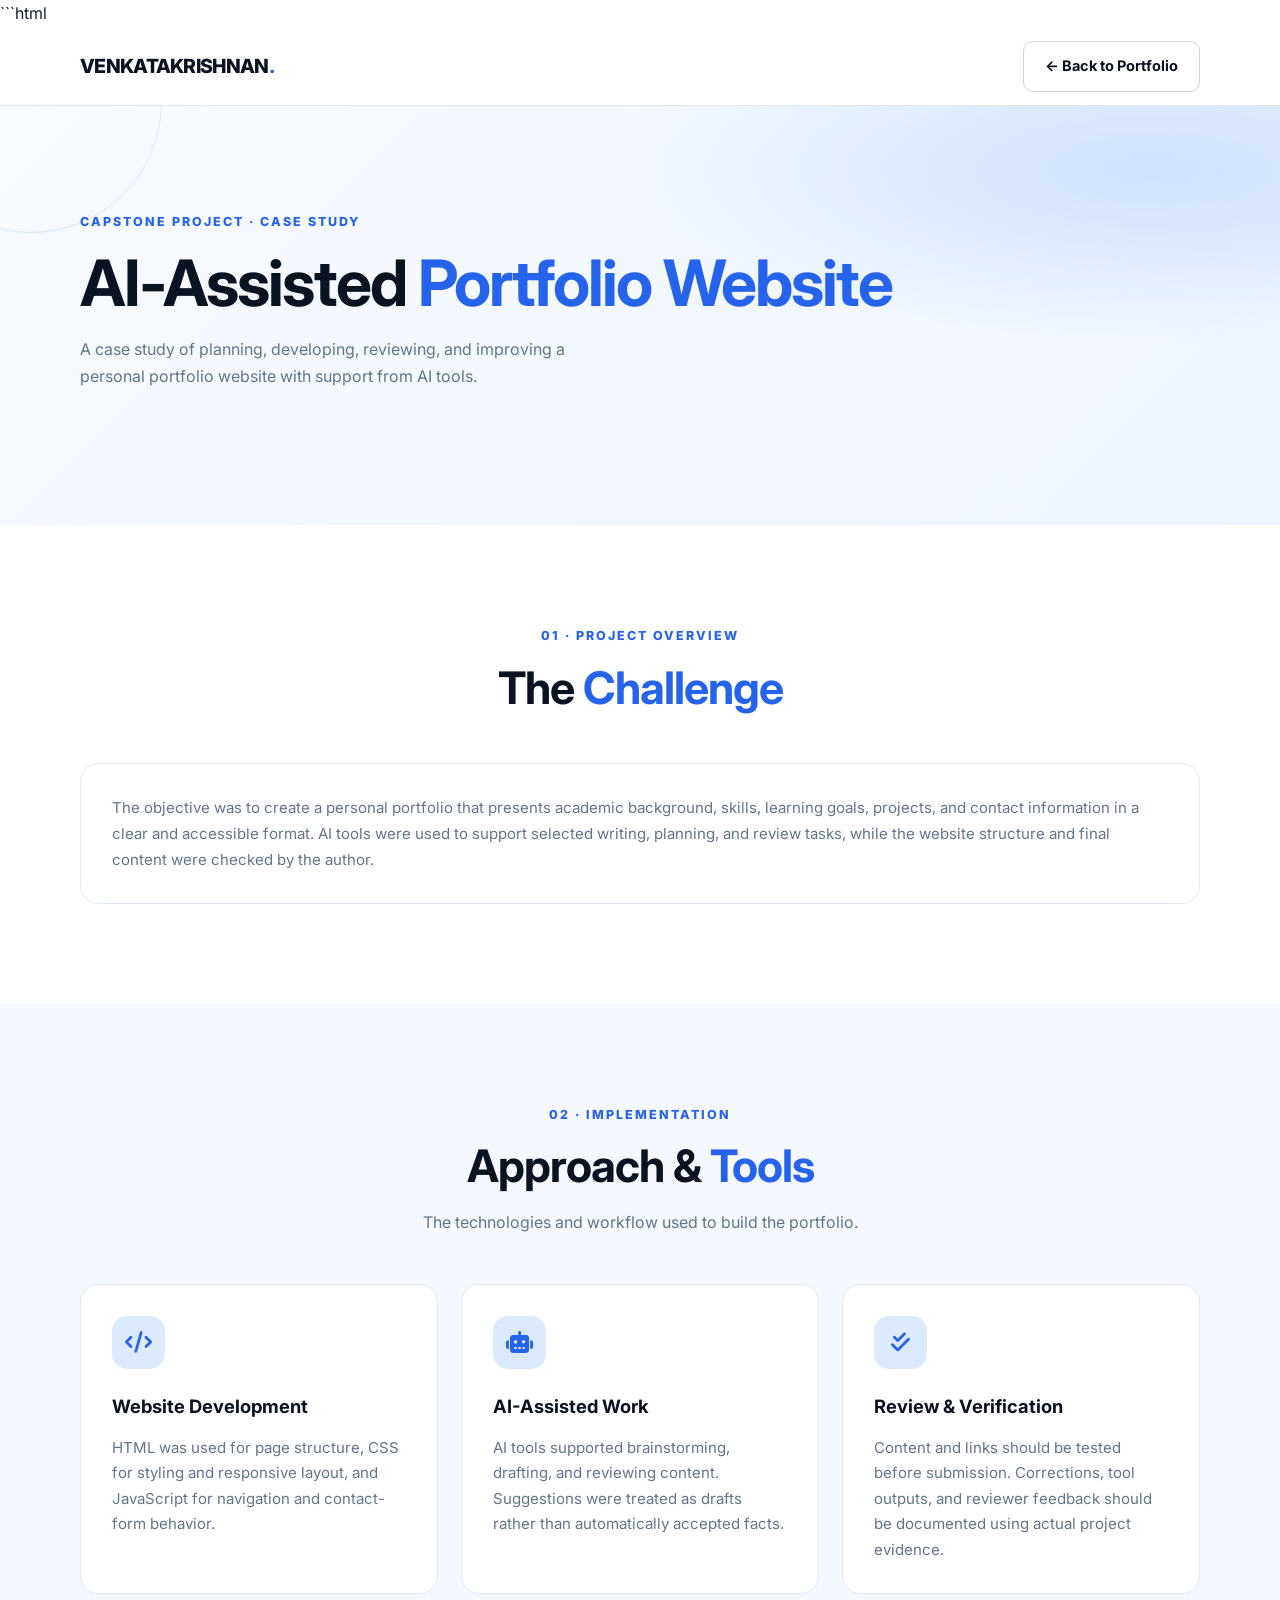
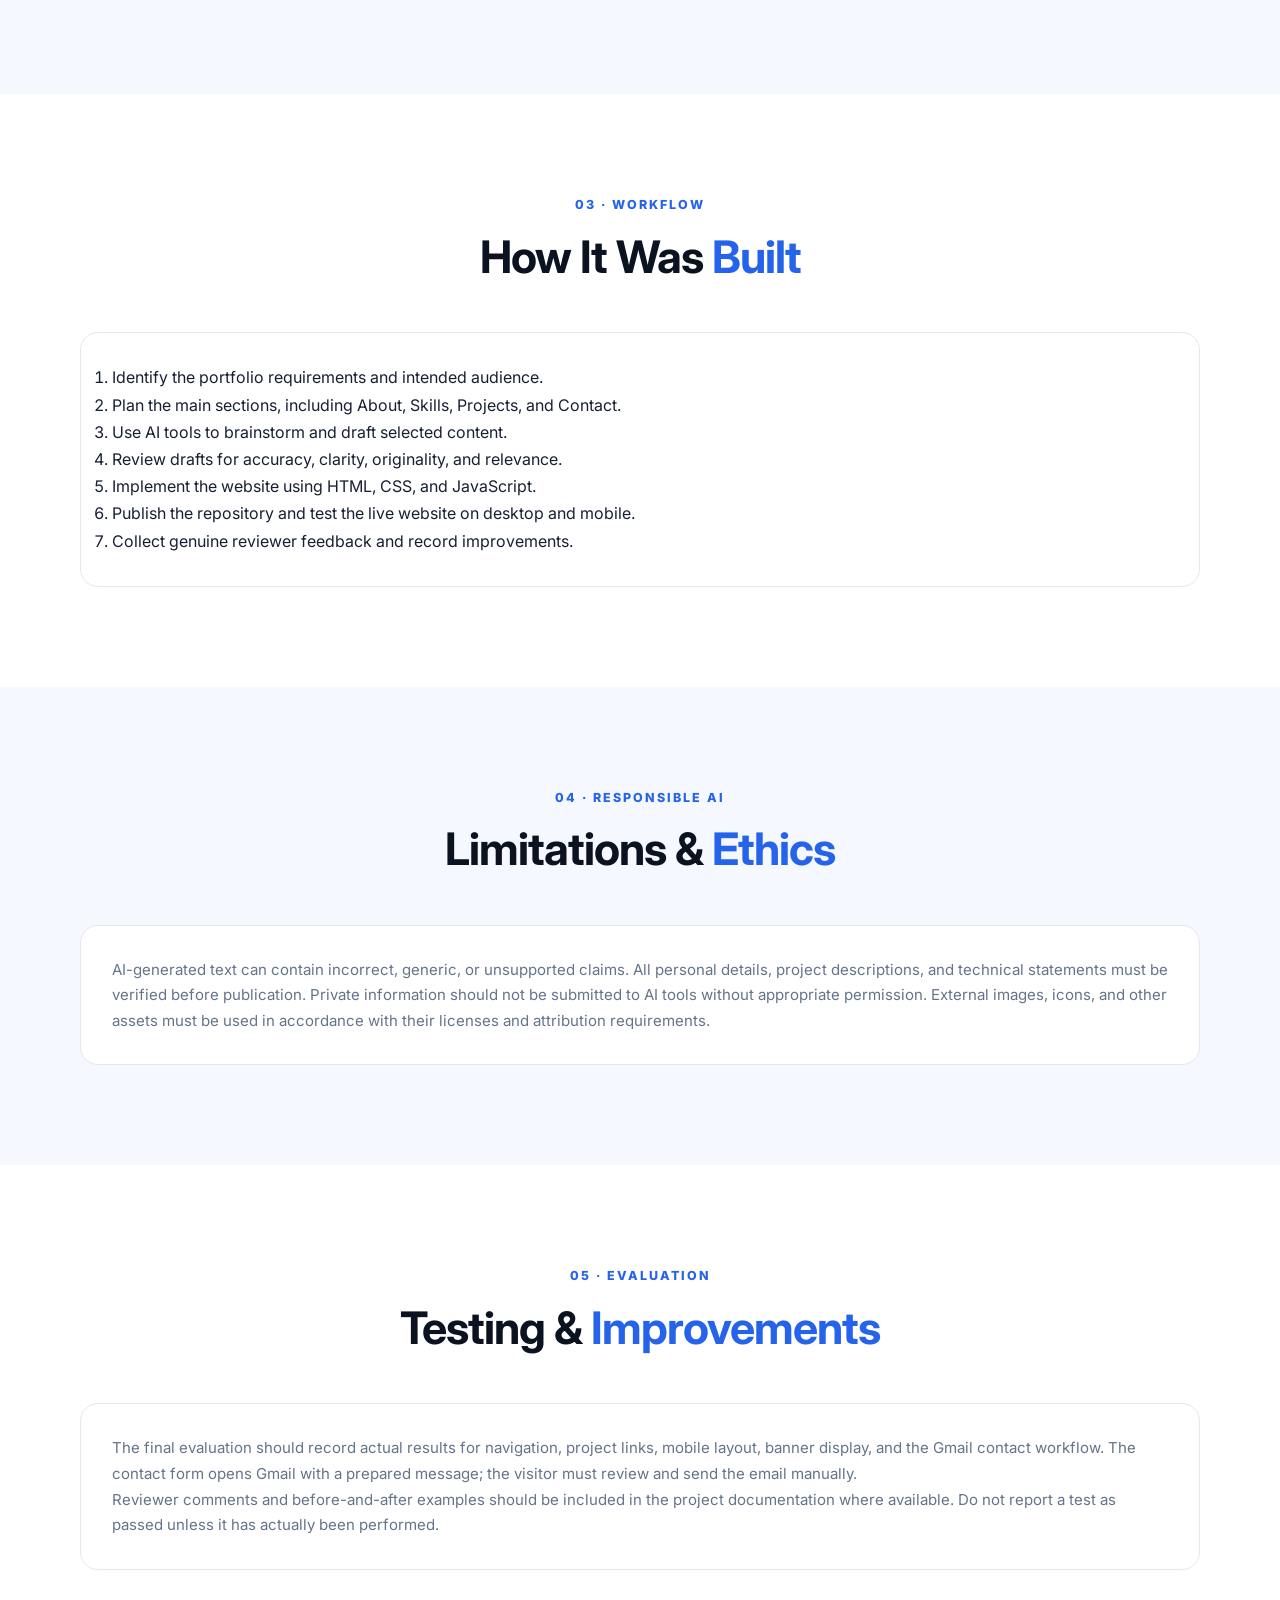
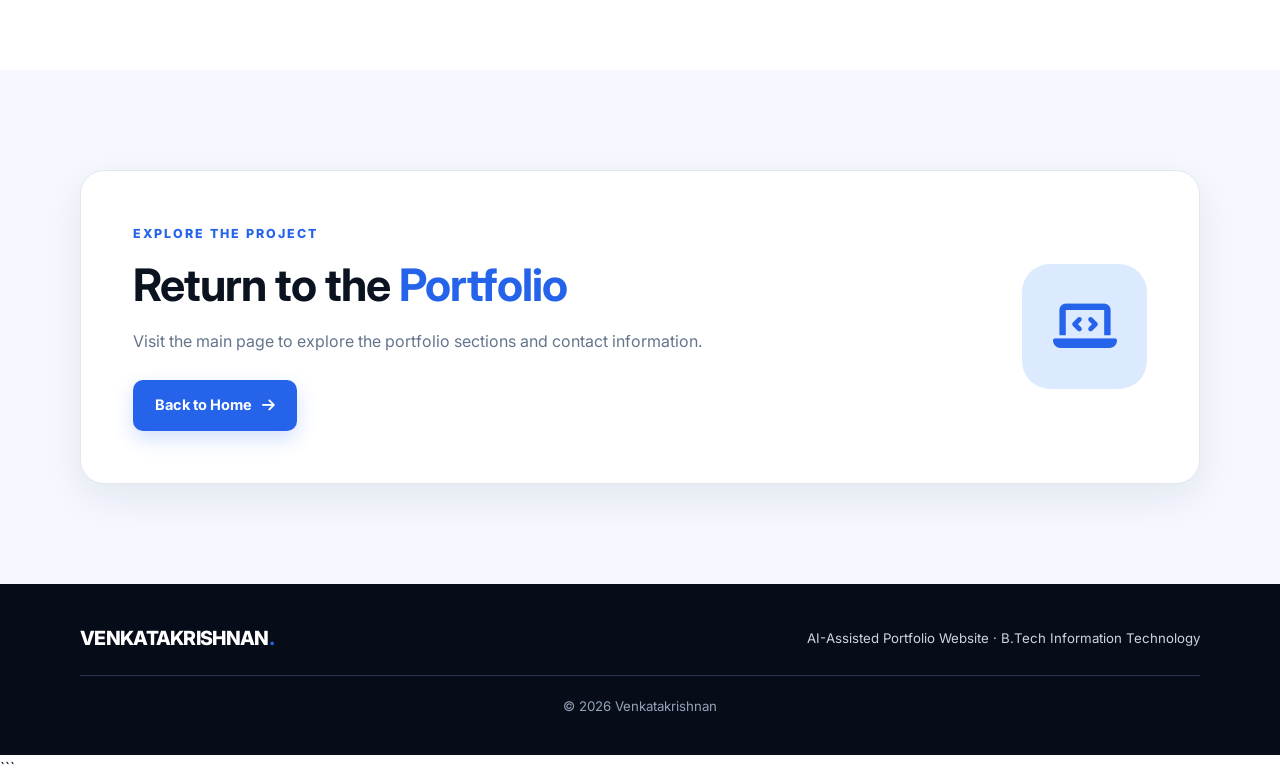
==== case-study.html @ 2bae7d23 "Update case-study.html" ====
```html
<!DOCTYPE html>
<html lang="en">
<head>
  <meta charset="UTF-8">
  <meta name="viewport" content="width=device-width, initial-scale=1.0">
  <meta name="description" content="Case study of Venkatakrishnan's AI-assisted portfolio website project.">
  <title>Portfolio Case Study | Venkatakrishnan</title>
  <link rel="stylesheet" href="css/style.css">
  <link rel="preconnect" href="https://fonts.googleapis.com">
  <link rel="preconnect" href="https://fonts.gstatic.com" crossorigin>
  <link href="https://fonts.googleapis.com/css2?family=Inter:wght@400;500;600;700;800&display=swap" rel="stylesheet">
  <link rel="stylesheet" href="https://cdnjs.cloudflare.com/ajax/libs/font-awesome/6.5.2/css/all.min.css">
</head>
<body>

<header class="header">
  <nav class="navbar container">
    <a href="index.html" class="logo">VENKATAKRISHNAN<span>.</span></a>
    <a href="index.html" class="btn btn-secondary">← Back to Portfolio</a>
  </nav>
</header>

<main>
  <section class="section hero">
    <div class="container">
      <p class="eyebrow">Capstone Project · Case Study</p>
      <h1>AI-Assisted <span>Portfolio Website</span></h1>
      <p class="hero-description">
        A case study of planning, developing, reviewing, and improving a
        personal portfolio website with support from AI tools.
      </p>
    </div>
  </section>

  <section class="section about-section">
    <div class="container">
      <div class="section-heading">
        <p class="eyebrow">01 · Project overview</p>
        <h2>The <span>Challenge</span></h2>
      </div>

      <article class="about-card">
        <p>
          The objective was to create a personal portfolio that presents
          academic background, skills, learning goals, projects, and contact
          information in a clear and accessible format. AI tools were used
          to support selected writing, planning, and review tasks, while
          the website structure and final content were checked by the author.
        </p>
      </article>
    </div>
  </section>

  <section class="section skills-section">
    <div class="container">
      <div class="section-heading">
        <p class="eyebrow">02 · Implementation</p>
        <h2>Approach & <span>Tools</span></h2>
        <p>The technologies and workflow used to build the portfolio.</p>
      </div>

      <div class="about-content">
        <article class="about-card">
          <div class="card-icon"><i class="fas fa-code"></i></div>
          <h3>Website Development</h3>
          <p>
            HTML was used for page structure, CSS for styling and responsive
            layout, and JavaScript for navigation and contact-form behavior.
          </p>
        </article>

        <article class="about-card">
          <div class="card-icon"><i class="fas fa-robot"></i></div>
          <h3>AI-Assisted Work</h3>
          <p>
            AI tools supported brainstorming, drafting, and reviewing
            content. Suggestions were treated as drafts rather than
            automatically accepted facts.
          </p>
        </article>

        <article class="about-card">
          <div class="card-icon"><i class="fas fa-check-double"></i></div>
          <h3>Review & Verification</h3>
          <p>
            Content and links should be tested before submission.
            Corrections, tool outputs, and reviewer feedback should be
            documented using actual project evidence.
          </p>
        </article>
      </div>
    </div>
  </section>

  <section class="section about-section">
    <div class="container">
      <div class="section-heading">
        <p class="eyebrow">03 · Workflow</p>
        <h2>How It Was <span>Built</span></h2>
      </div>

      <article class="about-card">
        <ol>
          <li>Identify the portfolio requirements and intended audience.</li>
          <li>Plan the main sections, including About, Skills, Projects, and Contact.</li>
          <li>Use AI tools to brainstorm and draft selected content.</li>
          <li>Review drafts for accuracy, clarity, originality, and relevance.</li>
          <li>Implement the website using HTML, CSS, and JavaScript.</li>
          <li>Publish the repository and test the live website on desktop and mobile.</li>
          <li>Collect genuine reviewer feedback and record improvements.</li>
        </ol>
      </article>
    </div>
  </section>

  <section class="section skills-section">
    <div class="container">
      <div class="section-heading">
        <p class="eyebrow">04 · Responsible AI</p>
        <h2>Limitations & <span>Ethics</span></h2>
      </div>

      <article class="about-card">
        <p>
          AI-generated text can contain incorrect, generic, or unsupported
          claims. All personal details, project descriptions, and technical
          statements must be verified before publication. Private information
          should not be submitted to AI tools without appropriate permission.
          External images, icons, and other assets must be used in accordance
          with their licenses and attribution requirements.
        </p>
      </article>
    </div>
  </section>

  <section class="section about-section">
    <div class="container">
      <div class="section-heading">
        <p class="eyebrow">05 · Evaluation</p>
        <h2>Testing & <span>Improvements</span></h2>
      </div>

      <article class="about-card">
        <p>
          The final evaluation should record actual results for navigation,
          project links, mobile layout, banner display, and the Gmail contact
          workflow. The contact form opens Gmail with a prepared message;
          the visitor must review and send the email manually.
        </p>
        <p>
          Reviewer comments and before-and-after examples should be included
          in the project documentation where available. Do not report a test
          as passed unless it has actually been performed.
        </p>
      </article>
    </div>
  </section>

  <section class="section case-study-section">
    <div class="container">
      <div class="case-study-card">
        <div class="case-study-text">
          <p class="eyebrow">Explore the project</p>
          <h2>Return to the <span>Portfolio</span></h2>
          <p>Visit the main page to explore the portfolio sections and contact information.</p>
          <a href="index.html" class="btn btn-primary">
            Back to Home <i class="fas fa-arrow-right"></i>
          </a>
        </div>
        <div class="case-study-icon"><i class="fas fa-laptop-code"></i></div>
      </div>
    </div>
  </section>
</main>

<footer class="footer">
  <div class="container footer-content">
    <a href="index.html" class="logo">VENKATAKRISHNAN<span>.</span></a>
    <p>AI-Assisted Portfolio Website · B.Tech Information Technology</p>
    <p class="copyright">© <span id="current-year"></span> Venkatakrishnan</p>
  </div>
</footer>

<script>
  document.getElementById("current-year").textContent = new Date().getFullYear();
</script>

</body>
</html>
```
---- css/style.css ----
/* =========================================
   VENKATAKRISHNAN — PROFESSIONAL PORTFOLIO
   Theme: Navy, White and Electric Blue
========================================= */

:root {
  --navy: #0b1220;
  --navy-light: #111c30;
  --blue: #2563eb;
  --blue-bright: #3b82f6;
  --blue-light: #dbeafe;
  --white: #ffffff;
  --background: #f5f8ff;
  --text: #172033;
  --muted: #64748b;
  --border: #e2e8f0;
  --shadow: 0 14px 40px rgba(15, 23, 42, 0.08);
  --radius: 18px;
}

* {
  margin: 0;
  padding: 0;
  box-sizing: border-box;
}

html {
  scroll-behavior: smooth;
  scroll-padding-top: 90px;
}

body {
  font-family: "Inter", sans-serif;
  background: var(--white);
  color: var(--text);
  line-height: 1.7;
}

a {
  color: inherit;
  text-decoration: none;
}

button,
input,
textarea {
  font: inherit;
}

button,
a {
  -webkit-tap-highlight-color: transparent;
}

img {
  display: block;
  max-width: 100%;
}

.container {
  width: min(1120px, 90%);
  margin-inline: auto;
}

.section {
  padding: 100px 0;
}

/* NAVIGATION */

.header {
  position: sticky;
  top: 0;
  z-index: 1000;
  background: rgba(255, 255, 255, 0.96);
  border-bottom: 1px solid var(--border);
  backdrop-filter: blur(16px);
}

.navbar {
  min-height: 78px;
  display: flex;
  align-items: center;
  justify-content: space-between;
  gap: 25px;
}

.logo {
  color: var(--navy);
  font-size: 1.22rem;
  font-weight: 800;
  letter-spacing: -0.7px;
  white-space: nowrap;
}

.logo span {
  color: var(--blue);
}

.nav-links {
  display: flex;
  align-items: center;
  gap: 26px;
  list-style: none;
}

.nav-links a {
  color: #475569;
  font-size: 0.88rem;
  font-weight: 600;
  transition: color 0.25s ease;
}

.nav-links a:hover,
.nav-links a:focus-visible {
  color: var(--blue);
}

.menu-toggle {
  display: none;
  border: 0;
  background: var(--blue-light);
  color: var(--blue);
  width: 43px;
  height: 43px;
  border-radius: 12px;
  cursor: pointer;
  font-size: 1.1rem;
}

/* HERO */

.hero {
  position: relative;
  overflow: hidden;
  background:
    radial-gradient(ellipse at 90% 15%, rgba(59, 130, 246, 0.19), transparent 34%),
    linear-gradient(135deg, #f8fbff 0%, #eef4ff 100%);
  padding: 105px 0;
}

.hero::before {
  content: "";
  position: absolute;
  width: 260px;
  height: 260px;
  border: 1px solid rgba(37, 99, 235, 0.13);
  border-radius: 50%;
  top: -135px;
  left: -100px;
}

.hero-content {
  position: relative;
  display: grid;
  grid-template-columns: 1.1fr 0.9fr;
  align-items: center;
  gap: 65px;
}

.eyebrow {
  color: var(--blue);
  font-size: 0.78rem;
  font-weight: 800;
  letter-spacing: 2px;
  text-transform: uppercase;
  margin-bottom: 15px;
}

.hero h1 {
  color: var(--navy);
  font-size: clamp(2.5rem, 5vw, 4.2rem);
  line-height: 1.12;
  letter-spacing: -2px;
  margin-bottom: 17px;
}

.hero h1 span,
.section-heading h2 span,
.goals-content h2 span,
.case-study-text h2 span {
  color: var(--blue);
}

.hero h2 {
  font-size: clamp(1.15rem, 2.3vw, 1.55rem);
  font-weight: 600;
  color: #475569;
  margin-bottom: 20px;
}

.hero-description {
  color: var(--muted);
  max-width: 540px;
  margin-bottom: 30px;
}

.hero-buttons {
  display: flex;
  flex-wrap: wrap;
  gap: 13px;
  margin-bottom: 28px;
}

.btn {
  display: inline-flex;
  align-items: center;
  justify-content: center;
  gap: 10px;
  min-height: 49px;
  padding: 12px 21px;
  border-radius: 10px;
  font-weight: 700;
  font-size: 0.91rem;
  cursor: pointer;
  border: 1px solid transparent;
  transition:
    transform 0.25s ease,
    box-shadow 0.25s ease,
    background 0.25s ease;
}

.btn:hover {
  transform: translateY(-3px);
}

.btn-primary {
  background: var(--blue);
  color: var(--white);
  box-shadow: 0 8px 20px rgba(37, 99, 235, 0.2);
}

.btn-primary:hover {
  background: #1d4ed8;
  box-shadow: 0 12px 24px rgba(37, 99, 235, 0.28);
}

.btn-secondary {
  background: var(--white);
  color: var(--navy);
  border-color: #cbd5e1;
}

.btn-secondary:hover {
  border-color: var(--blue);
  color: var(--blue);
}

.social-links {
  display: flex;
  gap: 12px;
}

.social-links a,
.footer-links a {
  display: grid;
  place-items: center;
  width: 43px;
  height: 43px;
  background: var(--white);
  color: var(--navy);
  border: 1px solid var(--border);
  border-radius: 12px;
  font-size: 1.15rem;
  transition: all 0.25s ease;
}

.social-links a:hover,
.footer-links a:hover {
  background: var(--blue);
  color: var(--white);
  border-color: var(--blue);
  transform: translateY(-3px);
}

.hero-image {
  position: relative;
  max-width: 510px;
  width: 100%;
  justify-self: end;
}

.profile-frame {
  padding: 12px;
  border: 1px solid rgba(37, 99, 235, 0.18);
  border-radius: 24px;
  background: rgba(255, 255, 255, 0.76);
  box-shadow: var(--shadow);
}

.profile-banner {
  width: 100%;
  aspect-ratio: 1 / 1;
  object-fit: cover;
  border-radius: 16px;
}

.floating-badge {
  position: absolute;
  left: -25px;
  bottom: 30px;
  display: flex;
  align-items: center;
  gap: 11px;
  padding: 13px 18px;
  background: var(--white);
  color: var(--navy);
  border: 1px solid var(--border);
  border-radius: 13px;
  box-shadow: var(--shadow);
  font-size: 0.86rem;
  font-weight: 700;
}

.floating-badge i {
  color: var(--blue);
  font-size: 1.2rem;
}

/* SECTION HEADINGS */

.section-heading {
  max-width: 650px;
  margin: 0 auto 48px;
  text-align: center;
}

.section-heading h2,
.goals-content h2,
.case-study-text h2 {
  color: var(--navy);
  font-size: clamp(2rem, 4vw, 2.8rem);
  line-height: 1.2;
  letter-spacing: -1px;
  margin-bottom: 15px;
}

.section-heading > p:last-child {
  color: var(--muted);
}

/* ABOUT */

.about-section {
  background: var(--white);
}

.about-content {
  display: grid;
  grid-template-columns: repeat(3, 1fr);
  gap: 23px;
}

.about-card {
  padding: 31px;
  border: 1px solid var(--border);
  border-radius: var(--radius);
  background: var(--white);
  transition: transform 0.25s ease, box-shadow 0.25s ease;
}

.about-card:hover {
  transform: translateY(-6px);
  box-shadow: var(--shadow);
}

.card-icon {
  display: grid;
  place-items: center;
  width: 53px;
  height: 53px;
  margin-bottom: 22px;
  color: var(--blue);
  background: var(--blue-light);
  border-radius: 15px;
  font-size: 1.35rem;
}

.about-card h3 {
  color: var(--navy);
  font-size: 1.15rem;
  margin-bottom: 12px;
}

.about-card p {
  color: var(--muted);
  font-size: 0.94rem;
}

/* SKILLS */

.skills-section {
  background: var(--background);
}

.skills-grid {
  display: grid;
  grid-template-columns: repeat(3, 1fr);
  gap: 18px;
}

.skill-card {
  text-align: center;
  padding: 29px 18px;
  background: var(--white);
  border: 1px solid var(--border);
  border-radius: 15px;
  transition: all 0.25s ease;
}

.skill-card:hover {
  border-color: #93c5fd;
  transform: translateY(-5px);
  box-shadow: var(--shadow);
}

.skill-card > i {
  color: var(--blue);
  font-size: 2rem;
  margin-bottom: 14px;
}

.skill-card h3 {
  color: var(--navy);
  font-size: 1rem;
  margin-bottom: 5px;
}

.skill-card p {
  color: var(--muted);
  font-size: 0.85rem;
}

/* PROJECTS */

.projects-section {
  background: var(--white);
}

.projects-grid {
  display: grid;
  grid-template-columns: repeat(2, minmax(0, 1fr));
  gap: 24px;
}

.project-card {
  overflow: hidden;
  border: 1px solid var(--border);
  border-radius: var(--radius);
  background: var(--white);
  transition: transform 0.25s ease, box-shadow 0.25s ease;
}

.project-card:hover {
  transform: translateY(-5px);
  box-shadow: var(--shadow);
}

.project-icon {
  display: grid;
  place-items: center;
  height: 115px;
  color: var(--white);
  font-size: 2.6rem;
  background: linear-gradient(135deg, var(--navy), var(--blue));
}

.project-content {
  padding: 27px;
}

.project-label {
  color: var(--blue);
  text-transform: uppercase;
  font-size: 0.73rem;
  font-weight: 800;
  letter-spacing: 1.4px;
  margin-bottom: 9px;
}

.project-content h3 {
  color: var(--navy);
  font-size: 1.25rem;
  margin-bottom: 13px;
}

.project-content > p:not(.project-label) {
  color: var(--muted);
  font-size: 0.92rem;
  margin-bottom: 20px;
}

.project-tags {
  display: flex;
  flex-wrap: wrap;
  gap: 8px;
  margin-bottom: 23px;
}

.project-tags span {
  padding: 6px 10px;
  color: #1d4ed8;
  background: #eff6ff;
  border-radius: 7px;
  font-size: 0.73rem;
  font-weight: 700;
}

.project-link {
  display: inline-flex;
  align-items: center;
  gap: 9px;
  color: var(--blue);
  font-weight: 700;
  font-size: 0.9rem;
}

.project-link i {
  transition: transform 0.2s ease;
}

.project-link:hover i {
  transform: translateX(4px);
}

/* GOALS */

.goals-section {
  background: var(--navy);
  color: var(--white);
}

.goals-content {
  display: grid;
  grid-template-columns: 1fr 1fr;
  align-items: center;
  gap: 65px;
}

.goals-content .eyebrow {
  color: #93c5fd;
}

.goals-content h2 {
  color: var(--white);
}

.goals-content > div > p:last-child {
  max-width: 500px;
  color: #cbd5e1;
}

.goals-list {
  display: grid;
  gap: 17px;
  list-style: none;
}

.goals-list li {
  display: flex;
  align-items: flex-start;
  gap: 13px;
  color: #e2e8f0;
}

.goals-list i {
  color: #60a5fa;
  margin-top: 5px;
}

/* CASE STUDY */

.case-study-section {
  background: var(--background);
}

.case-study-card {
  display: grid;
  grid-template-columns: 1fr auto;
  align-items: center;
  gap: 40px;
  padding: 52px;
  background: var(--white);
  border: 1px solid var(--border);
  border-radius: 24px;
  box-shadow: var(--shadow);
}

.case-study-text > p:not(.eyebrow) {
  max-width: 650px;
  color: var(--muted);
  margin-bottom: 25px;
}

.case-study-icon {
  display: grid;
  place-items: center;
  width: 125px;
  height: 125px;
  border-radius: 28px;
  background: var(--blue-light);
  color: var(--blue);
  font-size: 3.2rem;
}

/* CONTACT */

.contact-section {
  background: var(--white);
}

.contact-content {
  display: grid;
  grid-template-columns: 0.8fr 1.2fr;
  gap: 55px;
  align-items: start;
}

.contact-info h3 {
  color: var(--navy);
  font-size: 1.5rem;
  margin-bottom: 14px;
}

.contact-info > p {
  color: var(--muted);
  margin-bottom: 30px;
}

.contact-detail {
  display: flex;
  align-items: flex-start;
  gap: 15px;
  margin-bottom: 24px;
}

.contact-icon {
  flex-shrink: 0;
  display: grid;
  place-items: center;
  width: 47px;
  height: 47px;
  color: var(--blue);
  background: var(--blue-light);
  border-radius: 12px;
}

.contact-detail h4 {
  color: var(--navy);
  margin-bottom: 4px;
}

.contact-detail a {
  color: var(--muted);
  font-size: 0.88rem;
  overflow-wrap: anywhere;
}

.contact-detail a:hover {
  color: var(--blue);
}

.contact-form {
  display: grid;
  gap: 19px;
  padding: 30px;
  background: var(--background);
  border: 1px solid var(--border);
  border-radius: var(--radius);
}

.form-group {
  display: grid;
  gap: 8px;
}

.form-group label {
  color: var(--navy);
  font-size: 0.88rem;
  font-weight: 700;
}

.form-group input,
.form-group textarea {
  width: 100%;
  padding: 13px 15px;
  border: 1px solid #cbd5e1;
  border-radius: 9px;
  background: var(--white);
  color: var(--text);
  outline: none;
  transition: border-color 0.2s ease, box-shadow 0.2s ease;
}

.form-group input:focus,
.form-group textarea:focus {
  border-color: var(--blue);
  box-shadow: 0 0 0 3px rgba(37, 99, 235, 0.12);
}

.form-group textarea {
  resize: vertical;
  min-height: 135px;
}

.submit-btn {
  width: 100%;
}

.form-note,
.form-status {
  color: var(--muted);
  font-size: 0.81rem;
}

.form-status a {
  color: var(--blue);
  font-weight: 700;
}

/* FOOTER */

.footer {
  padding: 38px 0;
  color: #cbd5e1;
  background: #070d18;
}

.footer-content {
  display: flex;
  align-items: center;
  justify-content: space-between;
  flex-wrap: wrap;
  gap: 20px;
}

.footer .logo {
  color: var(--white);
}

.footer-content > p {
  font-size: 0.83rem;
}

.footer-links {
  display: flex;
  gap: 10px;
}

.footer-links a {
  background: #111c30;
  border-color: #26354d;
  color: var(--white);
}

.copyright {
  width: 100%;
  padding-top: 19px;
  border-top: 1px solid #26354d;
  text-align: center;
  color: #94a3b8;
  font-size: 0.8rem;
}

/* ACCESSIBILITY */

a:focus-visible,
button:focus-visible {
  outline: 3px solid #60a5fa;
  outline-offset: 3px;
}

/* RESPONSIVE TABLET */

@media (max-width: 950px) {
  .nav-links {
    gap: 16px;
  }

  .nav-links a {
    font-size: 0.82rem;
  }

  .hero-content {
    gap: 35px;
  }

  .about-content {
    grid-template-columns: repeat(2, 1fr);
  }

  .contact-content {
    gap: 30px;
  }
}

/* RESPONSIVE MOBILE */

@media (max-width: 760px) {
  .section {
    padding: 72px 0;
  }

  .navbar {
    min-height: 70px;
  }

  .logo {
    font-size: 1.05rem;
  }

  .menu-toggle {
    display: grid;
    place-items: center;
  }

  .nav-links {
    position: absolute;
    top: 69px;
    left: 0;
    right: 0;
    display: none;
    flex-direction: column;
    align-items: stretch;
    gap: 0;
    padding: 10px 5%;
    background: var(--white);
    border-bottom: 1px solid var(--border);
    box-shadow: 0 15px 20px rgba(15, 23, 42, 0.07);
  }

  .nav-links.active {
    display: flex;
  }

  .nav-links a {
    display: block;
    padding: 13px 5px;
    font-size: 0.92rem;
  }

  .hero {
    padding: 75px 0;
  }

  .hero-content {
    grid-template-columns: 1fr;
    gap: 45px;
  }

  .hero h1 {
    font-size: clamp(2.5rem, 10vw, 3.5rem);
  }

  .hero-image {
    justify-self: center;
    max-width: 430px;
  }

  .floating-badge {
    left: -5px;
    bottom: 20px;
  }

  .about-content,
  .skills-grid {
    grid-template-columns: repeat(2, minmax(0, 1fr));
  }

  .projects-grid {
    grid-template-columns: 1fr;
  }

  .goals-content {
    grid-template-columns: 1fr;
    gap: 32px;
  }

  .case-study-card {
    grid-template-columns: 1fr;
    padding: 32px;
  }

  .case-study-icon {
    width: 85px;
    height: 85px;
    border-radius: 20px;
    font-size: 2.2rem;
  }

  .contact-content {
    grid-template-columns: 1fr;
    gap: 35px;
  }

  .footer-content {
    flex-direction: column;
    text-align: center;
  }
}

/* SMALL MOBILE */

@media (max-width: 420px) {
  .container {
    width: 91%;
  }

  .about-content,
  .skills-grid {
    grid-template-columns: 1fr;
  }

  .hero-buttons {
    flex-direction: column;
    align-items: stretch;
  }

  .btn {
    width: 100%;
  }

  .floating-badge {
    position: relative;
    left: 0;
    bottom: auto;
    margin: 12px auto 0;
    width: fit-content;
    max-width: 100%;
    font-size: 0.77rem;
  }

  .contact-form {
    padding: 20px;
  }

  .case-study-card {
    padding: 24px;
  }
}

/* REDUCED MOTION */

@media (prefers-reduced-motion: reduce) {
  *,
  *::before,
  *::after {
    scroll-behavior: auto !important;
    transition-duration: 0.01ms !important;
    animation-duration: 0.01ms !important;
  }
}
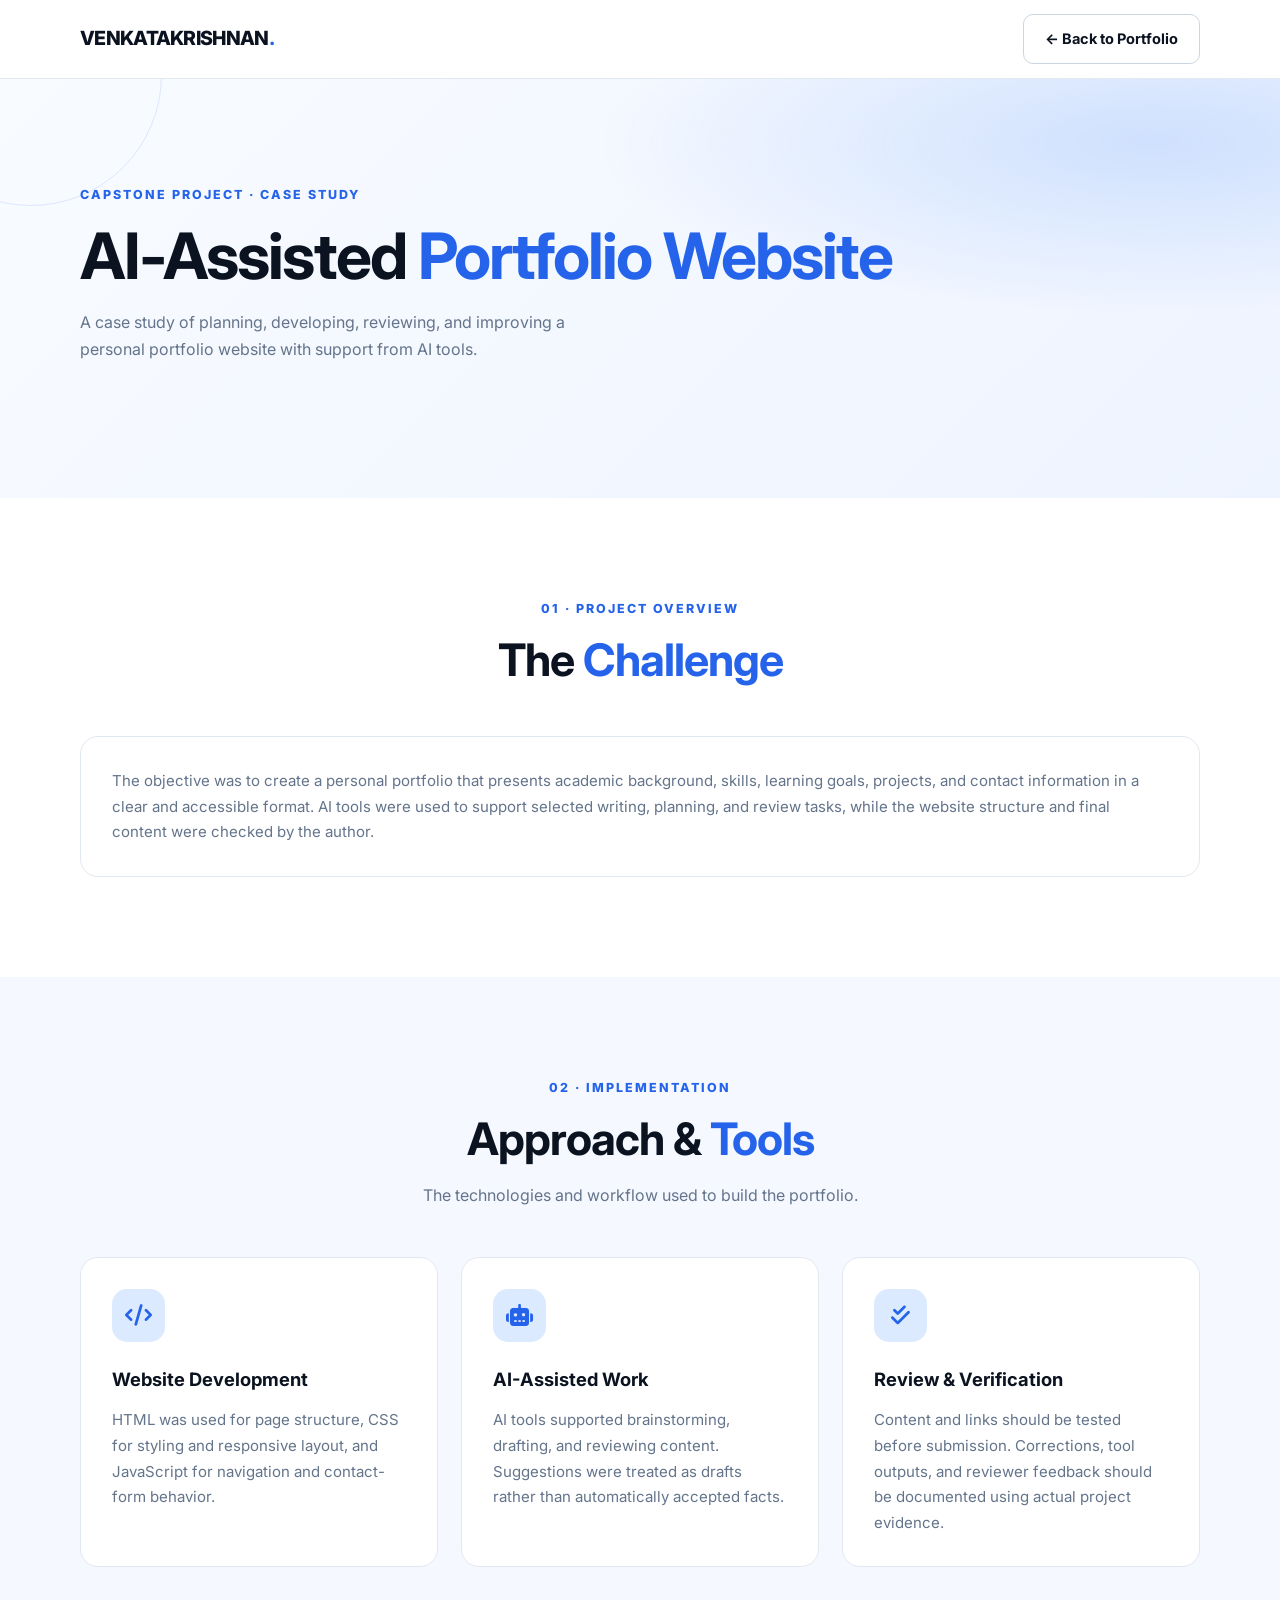
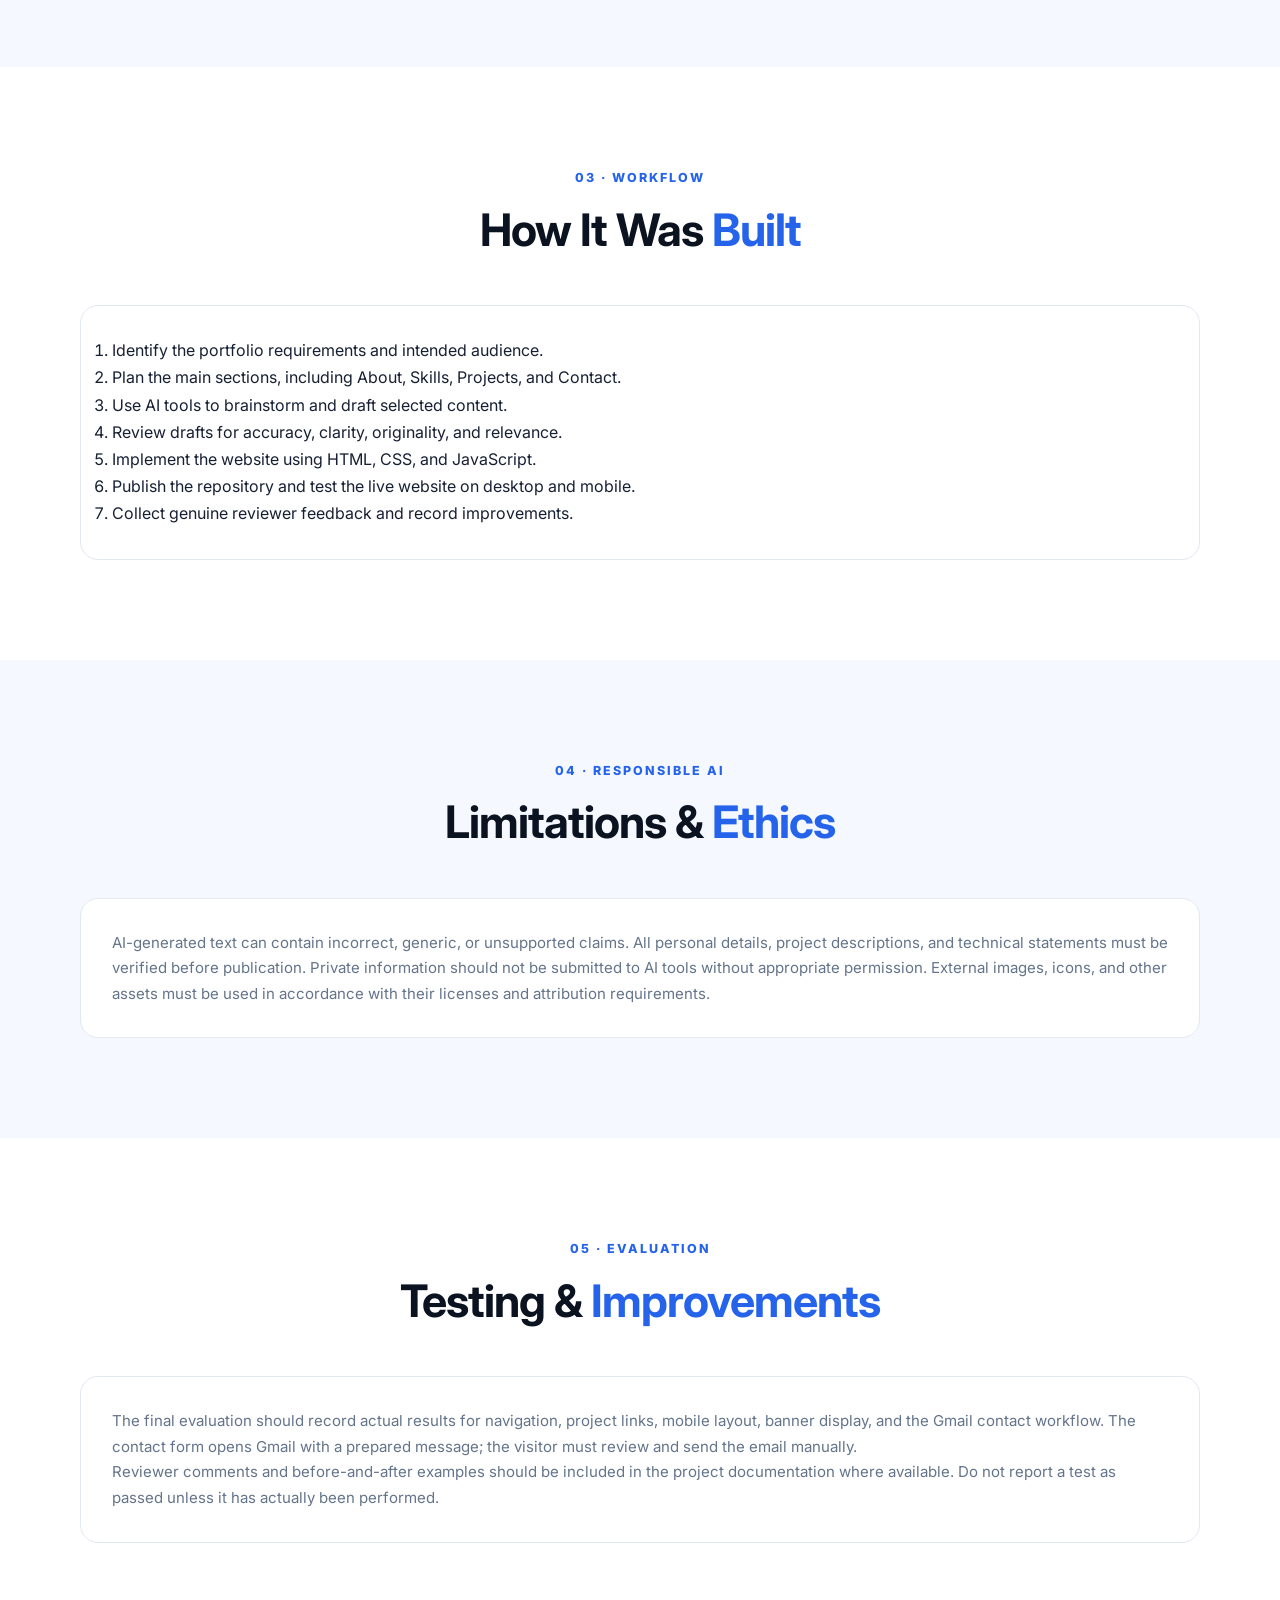
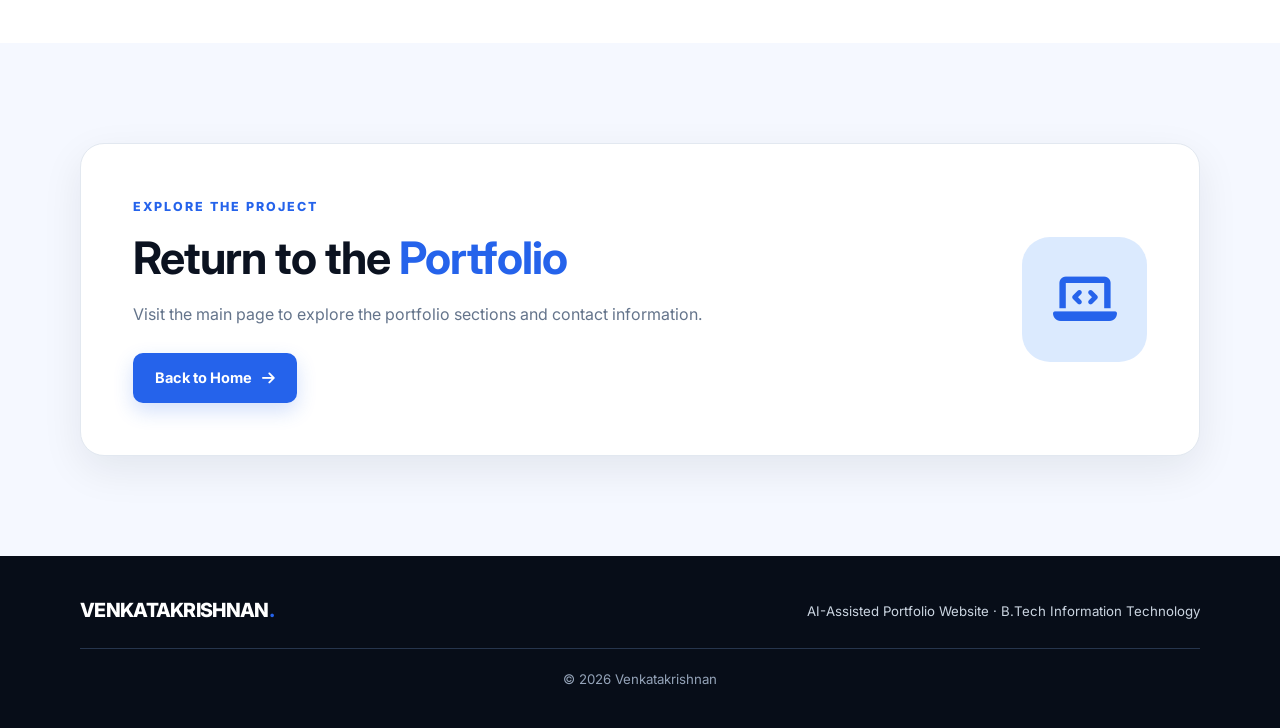
==== commit d299bfb3: "Update case-study.html" ====
--- a/case-study.html
+++ b/case-study.html
@@ -1,4 +1,4 @@
-```html
+
 <!DOCTYPE html>
 <html lang="en">
 <head>
@@ -188,4 +188,4 @@
 
 </body>
 </html>
-```
+
